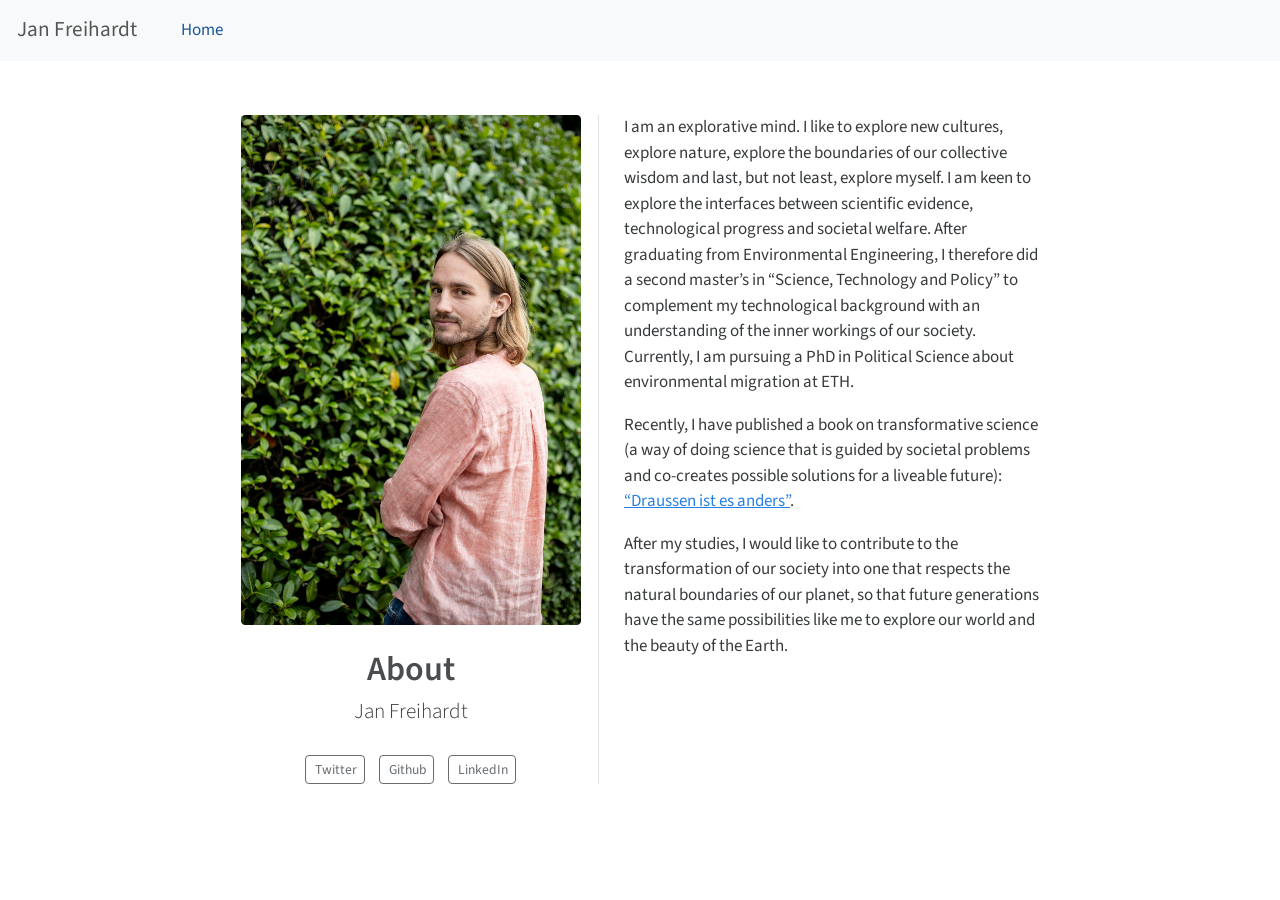
==== docs/index.html @ 5a77cbae "update about page" ====
<!DOCTYPE html>
<html xmlns="http://www.w3.org/1999/xhtml" lang="en" xml:lang="en"><head>

<meta charset="utf-8">
<meta name="generator" content="quarto-1.3.450">

<meta name="viewport" content="width=device-width, initial-scale=1.0, user-scalable=yes">


<title>Jan Freihardt - About</title>
<style>
code{white-space: pre-wrap;}
span.smallcaps{font-variant: small-caps;}
div.columns{display: flex; gap: min(4vw, 1.5em);}
div.column{flex: auto; overflow-x: auto;}
div.hanging-indent{margin-left: 1.5em; text-indent: -1.5em;}
ul.task-list{list-style: none;}
ul.task-list li input[type="checkbox"] {
  width: 0.8em;
  margin: 0 0.8em 0.2em -1em; /* quarto-specific, see https://github.com/quarto-dev/quarto-cli/issues/4556 */ 
  vertical-align: middle;
}
</style>


<script src="site_libs/quarto-nav/quarto-nav.js"></script>
<script src="site_libs/quarto-nav/headroom.min.js"></script>
<script src="site_libs/clipboard/clipboard.min.js"></script>
<script src="site_libs/quarto-search/autocomplete.umd.js"></script>
<script src="site_libs/quarto-search/fuse.min.js"></script>
<script src="site_libs/quarto-search/quarto-search.js"></script>
<meta name="quarto:offset" content="./">
<script src="site_libs/quarto-html/quarto.js"></script>
<script src="site_libs/quarto-html/popper.min.js"></script>
<script src="site_libs/quarto-html/tippy.umd.min.js"></script>
<link href="site_libs/quarto-html/tippy.css" rel="stylesheet">
<link href="site_libs/quarto-html/quarto-syntax-highlighting.css" rel="stylesheet" id="quarto-text-highlighting-styles">
<script src="site_libs/bootstrap/bootstrap.min.js"></script>
<link href="site_libs/bootstrap/bootstrap-icons.css" rel="stylesheet">
<link href="site_libs/bootstrap/bootstrap.min.css" rel="stylesheet" id="quarto-bootstrap" data-mode="light">
<script id="quarto-search-options" type="application/json">{
  "location": "navbar",
  "copy-button": false,
  "collapse-after": 3,
  "panel-placement": "end",
  "type": "overlay",
  "limit": 20,
  "language": {
    "search-no-results-text": "No results",
    "search-matching-documents-text": "matching documents",
    "search-copy-link-title": "Copy link to search",
    "search-hide-matches-text": "Hide additional matches",
    "search-more-match-text": "more match in this document",
    "search-more-matches-text": "more matches in this document",
    "search-clear-button-title": "Clear",
    "search-detached-cancel-button-title": "Cancel",
    "search-submit-button-title": "Submit",
    "search-label": "Search"
  }
}</script>


<link rel="stylesheet" href="styles.css">
</head>

<body class="nav-fixed fullcontent">

<div id="quarto-search-results"></div>
  <header id="quarto-header" class="headroom fixed-top">
    <nav class="navbar navbar-expand-lg navbar-dark ">
      <div class="navbar-container container-fluid">
      <div class="navbar-brand-container">
    <a class="navbar-brand" href="./index.html">
    <span class="navbar-title">Jan Freihardt</span>
    </a>
  </div>
            <div id="quarto-search" class="" title="Search"></div>
          <button class="navbar-toggler" type="button" data-bs-toggle="collapse" data-bs-target="#navbarCollapse" aria-controls="navbarCollapse" aria-expanded="false" aria-label="Toggle navigation" onclick="if (window.quartoToggleHeadroom) { window.quartoToggleHeadroom(); }">
  <span class="navbar-toggler-icon"></span>
</button>
          <div class="collapse navbar-collapse" id="navbarCollapse">
            <ul class="navbar-nav navbar-nav-scroll me-auto">
  <li class="nav-item">
    <a class="nav-link active" href="./index.html" rel="" target="" aria-current="page">
 <span class="menu-text">Home</span></a>
  </li>  
</ul>
            <div class="quarto-navbar-tools ms-auto">
</div>
          </div> <!-- /navcollapse -->
      </div> <!-- /container-fluid -->
    </nav>
</header>
<!-- content -->
<div id="quarto-content" class="quarto-container page-columns page-rows-contents page-layout-article page-navbar">
<!-- sidebar -->
<!-- margin-sidebar -->
    
<!-- main -->
<div class="quarto-about-trestles">
  <div class="about-entity">
    <img src="image_jan.jpg" class="about-image
  rounded " style="width: 20em;">
<header id="title-block-header" class="quarto-title-block default">
<div class="quarto-title">
<h1 class="title">About</h1>
<p class="subtitle lead">Jan Freihardt</p>
</div>
<div class="quarto-title-meta">
  </div>
</header>
    <div class="about-links">
  <a href="https://twitter.com/a_free_heart" class="about-link" rel="" target="">
    <i class="bi bi-twitter"></i>
     <span class="about-link-text">Twitter</span>
  </a>
  <a href="https://github.com/janfreihardt" class="about-link" rel="" target="">
    <i class="bi bi-github"></i>
     <span class="about-link-text">Github</span>
  </a>
  <a href="https://www.linkedin.com/in/jan-freihardt-349040156/" class="about-link" rel="" target="">
    <i class="bi bi-linkedin"></i>
     <span class="about-link-text">LinkedIn</span>
  </a>
</div>
  </div>
  <div class="about-contents"><main class="content" id="quarto-document-content">
<p>I am an explorative mind. I like to explore new cultures, explore nature, explore the boundaries of our collective wisdom and last, but not least, explore myself. I am keen to explore the interfaces between scientific evidence, technological progress and societal welfare. After graduating from Environmental Engineering, I therefore did a second master’s in “Science, Technology and Policy” to complement my technological background with an understanding of the inner workings of our society. Currently, I am pursuing a PhD in Political Science about environmental migration at ETH.</p>
<p>Recently, I have published a book on transformative science (a way of doing science that is guided by societal problems and co-creates possible solutions for a liveable future): <a href="https://www.wissenschafftzukuenfte.de/buch/">“Draussen ist es anders”</a>.</p>
<p>After my studies, I would like to contribute to the transformation of our society into one that respects the natural boundaries of our planet, so that future generations have the same possibilities like me to explore our world and the beauty of the Earth.</p>


</main></div>
</div>
 <!-- /main -->
<script id="quarto-html-after-body" type="application/javascript">
window.document.addEventListener("DOMContentLoaded", function (event) {
  const toggleBodyColorMode = (bsSheetEl) => {
    const mode = bsSheetEl.getAttribute("data-mode");
    const bodyEl = window.document.querySelector("body");
    if (mode === "dark") {
      bodyEl.classList.add("quarto-dark");
      bodyEl.classList.remove("quarto-light");
    } else {
      bodyEl.classList.add("quarto-light");
      bodyEl.classList.remove("quarto-dark");
    }
  }
  const toggleBodyColorPrimary = () => {
    const bsSheetEl = window.document.querySelector("link#quarto-bootstrap");
    if (bsSheetEl) {
      toggleBodyColorMode(bsSheetEl);
    }
  }
  toggleBodyColorPrimary();  
  const isCodeAnnotation = (el) => {
    for (const clz of el.classList) {
      if (clz.startsWith('code-annotation-')) {                     
        return true;
      }
    }
    return false;
  }
  const clipboard = new window.ClipboardJS('.code-copy-button', {
    text: function(trigger) {
      const codeEl = trigger.previousElementSibling.cloneNode(true);
      for (const childEl of codeEl.children) {
        if (isCodeAnnotation(childEl)) {
          childEl.remove();
        }
      }
      return codeEl.innerText;
    }
  });
  clipboard.on('success', function(e) {
    // button target
    const button = e.trigger;
    // don't keep focus
    button.blur();
    // flash "checked"
    button.classList.add('code-copy-button-checked');
    var currentTitle = button.getAttribute("title");
    button.setAttribute("title", "Copied!");
    let tooltip;
    if (window.bootstrap) {
      button.setAttribute("data-bs-toggle", "tooltip");
      button.setAttribute("data-bs-placement", "left");
      button.setAttribute("data-bs-title", "Copied!");
      tooltip = new bootstrap.Tooltip(button, 
        { trigger: "manual", 
          customClass: "code-copy-button-tooltip",
          offset: [0, -8]});
      tooltip.show();    
    }
    setTimeout(function() {
      if (tooltip) {
        tooltip.hide();
        button.removeAttribute("data-bs-title");
        button.removeAttribute("data-bs-toggle");
        button.removeAttribute("data-bs-placement");
      }
      button.setAttribute("title", currentTitle);
      button.classList.remove('code-copy-button-checked');
    }, 1000);
    // clear code selection
    e.clearSelection();
  });
  function tippyHover(el, contentFn) {
    const config = {
      allowHTML: true,
      content: contentFn,
      maxWidth: 500,
      delay: 100,
      arrow: false,
      appendTo: function(el) {
          return el.parentElement;
      },
      interactive: true,
      interactiveBorder: 10,
      theme: 'quarto',
      placement: 'bottom-start'
    };
    window.tippy(el, config); 
  }
  const noterefs = window.document.querySelectorAll('a[role="doc-noteref"]');
  for (var i=0; i<noterefs.length; i++) {
    const ref = noterefs[i];
    tippyHover(ref, function() {
      // use id or data attribute instead here
      let href = ref.getAttribute('data-footnote-href') || ref.getAttribute('href');
      try { href = new URL(href).hash; } catch {}
      const id = href.replace(/^#\/?/, "");
      const note = window.document.getElementById(id);
      return note.innerHTML;
    });
  }
      let selectedAnnoteEl;
      const selectorForAnnotation = ( cell, annotation) => {
        let cellAttr = 'data-code-cell="' + cell + '"';
        let lineAttr = 'data-code-annotation="' +  annotation + '"';
        const selector = 'span[' + cellAttr + '][' + lineAttr + ']';
        return selector;
      }
      const selectCodeLines = (annoteEl) => {
        const doc = window.document;
        const targetCell = annoteEl.getAttribute("data-target-cell");
        const targetAnnotation = annoteEl.getAttribute("data-target-annotation");
        const annoteSpan = window.document.querySelector(selectorForAnnotation(targetCell, targetAnnotation));
        const lines = annoteSpan.getAttribute("data-code-lines").split(",");
        const lineIds = lines.map((line) => {
          return targetCell + "-" + line;
        })
        let top = null;
        let height = null;
        let parent = null;
        if (lineIds.length > 0) {
            //compute the position of the single el (top and bottom and make a div)
            const el = window.document.getElementById(lineIds[0]);
            top = el.offsetTop;
            height = el.offsetHeight;
            parent = el.parentElement.parentElement;
          if (lineIds.length > 1) {
            const lastEl = window.document.getElementById(lineIds[lineIds.length - 1]);
            const bottom = lastEl.offsetTop + lastEl.offsetHeight;
            height = bottom - top;
          }
          if (top !== null && height !== null && parent !== null) {
            // cook up a div (if necessary) and position it 
            let div = window.document.getElementById("code-annotation-line-highlight");
            if (div === null) {
              div = window.document.createElement("div");
              div.setAttribute("id", "code-annotation-line-highlight");
              div.style.position = 'absolute';
              parent.appendChild(div);
            }
            div.style.top = top - 2 + "px";
            div.style.height = height + 4 + "px";
            let gutterDiv = window.document.getElementById("code-annotation-line-highlight-gutter");
            if (gutterDiv === null) {
              gutterDiv = window.document.createElement("div");
              gutterDiv.setAttribute("id", "code-annotation-line-highlight-gutter");
              gutterDiv.style.position = 'absolute';
              const codeCell = window.document.getElementById(targetCell);
              const gutter = codeCell.querySelector('.code-annotation-gutter');
              gutter.appendChild(gutterDiv);
            }
            gutterDiv.style.top = top - 2 + "px";
            gutterDiv.style.height = height + 4 + "px";
          }
          selectedAnnoteEl = annoteEl;
        }
      };
      const unselectCodeLines = () => {
        const elementsIds = ["code-annotation-line-highlight", "code-annotation-line-highlight-gutter"];
        elementsIds.forEach((elId) => {
          const div = window.document.getElementById(elId);
          if (div) {
            div.remove();
          }
        });
        selectedAnnoteEl = undefined;
      };
      // Attach click handler to the DT
      const annoteDls = window.document.querySelectorAll('dt[data-target-cell]');
      for (const annoteDlNode of annoteDls) {
        annoteDlNode.addEventListener('click', (event) => {
          const clickedEl = event.target;
          if (clickedEl !== selectedAnnoteEl) {
            unselectCodeLines();
            const activeEl = window.document.querySelector('dt[data-target-cell].code-annotation-active');
            if (activeEl) {
              activeEl.classList.remove('code-annotation-active');
            }
            selectCodeLines(clickedEl);
            clickedEl.classList.add('code-annotation-active');
          } else {
            // Unselect the line
            unselectCodeLines();
            clickedEl.classList.remove('code-annotation-active');
          }
        });
      }
  const findCites = (el) => {
    const parentEl = el.parentElement;
    if (parentEl) {
      const cites = parentEl.dataset.cites;
      if (cites) {
        return {
          el,
          cites: cites.split(' ')
        };
      } else {
        return findCites(el.parentElement)
      }
    } else {
      return undefined;
    }
  };
  var bibliorefs = window.document.querySelectorAll('a[role="doc-biblioref"]');
  for (var i=0; i<bibliorefs.length; i++) {
    const ref = bibliorefs[i];
    const citeInfo = findCites(ref);
    if (citeInfo) {
      tippyHover(citeInfo.el, function() {
        var popup = window.document.createElement('div');
        citeInfo.cites.forEach(function(cite) {
          var citeDiv = window.document.createElement('div');
          citeDiv.classList.add('hanging-indent');
          citeDiv.classList.add('csl-entry');
          var biblioDiv = window.document.getElementById('ref-' + cite);
          if (biblioDiv) {
            citeDiv.innerHTML = biblioDiv.innerHTML;
          }
          popup.appendChild(citeDiv);
        });
        return popup.innerHTML;
      });
    }
  }
});
</script>
</div> <!-- /content -->



</body></html>
---- docs/site_libs/quarto-html/tippy.css ----
.tippy-box[data-animation=fade][data-state=hidden]{opacity:0}[data-tippy-root]{max-width:calc(100vw - 10px)}.tippy-box{position:relative;background-color:#333;color:#fff;border-radius:4px;font-size:14px;line-height:1.4;white-space:normal;outline:0;transition-property:transform,visibility,opacity}.tippy-box[data-placement^=top]>.tippy-arrow{bottom:0}.tippy-box[data-placement^=top]>.tippy-arrow:before{bottom:-7px;left:0;border-width:8px 8px 0;border-top-color:initial;transform-origin:center top}.tippy-box[data-placement^=bottom]>.tippy-arrow{top:0}.tippy-box[data-placement^=bottom]>.tippy-arrow:before{top:-7px;left:0;border-width:0 8px 8px;border-bottom-color:initial;transform-origin:center bottom}.tippy-box[data-placement^=left]>.tippy-arrow{right:0}.tippy-box[data-placement^=left]>.tippy-arrow:before{border-width:8px 0 8px 8px;border-left-color:initial;right:-7px;transform-origin:center left}.tippy-box[data-placement^=right]>.tippy-arrow{left:0}.tippy-box[data-placement^=right]>.tippy-arrow:before{left:-7px;border-width:8px 8px 8px 0;border-right-color:initial;transform-origin:center right}.tippy-box[data-inertia][data-state=visible]{transition-timing-function:cubic-bezier(.54,1.5,.38,1.11)}.tippy-arrow{width:16px;height:16px;color:#333}.tippy-arrow:before{content:"";position:absolute;border-color:transparent;border-style:solid}.tippy-content{position:relative;padding:5px 9px;z-index:1}
---- docs/site_libs/quarto-html/quarto-syntax-highlighting.css ----
/* quarto syntax highlight colors */
:root {
  --quarto-hl-ot-color: #003B4F;
  --quarto-hl-at-color: #657422;
  --quarto-hl-ss-color: #20794D;
  --quarto-hl-an-color: #5E5E5E;
  --quarto-hl-fu-color: #4758AB;
  --quarto-hl-st-color: #20794D;
  --quarto-hl-cf-color: #003B4F;
  --quarto-hl-op-color: #5E5E5E;
  --quarto-hl-er-color: #AD0000;
  --quarto-hl-bn-color: #AD0000;
  --quarto-hl-al-color: #AD0000;
  --quarto-hl-va-color: #111111;
  --quarto-hl-bu-color: inherit;
  --quarto-hl-ex-color: inherit;
  --quarto-hl-pp-color: #AD0000;
  --quarto-hl-in-color: #5E5E5E;
  --quarto-hl-vs-color: #20794D;
  --quarto-hl-wa-color: #5E5E5E;
  --quarto-hl-do-color: #5E5E5E;
  --quarto-hl-im-color: #00769E;
  --quarto-hl-ch-color: #20794D;
  --quarto-hl-dt-color: #AD0000;
  --quarto-hl-fl-color: #AD0000;
  --quarto-hl-co-color: #5E5E5E;
  --quarto-hl-cv-color: #5E5E5E;
  --quarto-hl-cn-color: #8f5902;
  --quarto-hl-sc-color: #5E5E5E;
  --quarto-hl-dv-color: #AD0000;
  --quarto-hl-kw-color: #003B4F;
}

/* other quarto variables */
:root {
  --quarto-font-monospace: SFMono-Regular, Menlo, Monaco, Consolas, "Liberation Mono", "Courier New", monospace;
}

pre > code.sourceCode > span {
  color: #003B4F;
}

code span {
  color: #003B4F;
}

code.sourceCode > span {
  color: #003B4F;
}

div.sourceCode,
div.sourceCode pre.sourceCode {
  color: #003B4F;
}

code span.ot {
  color: #003B4F;
  font-style: inherit;
}

code span.at {
  color: #657422;
  font-style: inherit;
}

code span.ss {
  color: #20794D;
  font-style: inherit;
}

code span.an {
  color: #5E5E5E;
  font-style: inherit;
}

code span.fu {
  color: #4758AB;
  font-style: inherit;
}

code span.st {
  color: #20794D;
  font-style: inherit;
}

code span.cf {
  color: #003B4F;
  font-style: inherit;
}

code span.op {
  color: #5E5E5E;
  font-style: inherit;
}

code span.er {
  color: #AD0000;
  font-style: inherit;
}

code span.bn {
  color: #AD0000;
  font-style: inherit;
}

code span.al {
  color: #AD0000;
  font-style: inherit;
}

code span.va {
  color: #111111;
  font-style: inherit;
}

code span.bu {
  font-style: inherit;
}

code span.ex {
  font-style: inherit;
}

code span.pp {
  color: #AD0000;
  font-style: inherit;
}

code span.in {
  color: #5E5E5E;
  font-style: inherit;
}

code span.vs {
  color: #20794D;
  font-style: inherit;
}

code span.wa {
  color: #5E5E5E;
  font-style: italic;
}

code span.do {
  color: #5E5E5E;
  font-style: italic;
}

code span.im {
  color: #00769E;
  font-style: inherit;
}

code span.ch {
  color: #20794D;
  font-style: inherit;
}

code span.dt {
  color: #AD0000;
  font-style: inherit;
}

code span.fl {
  color: #AD0000;
  font-style: inherit;
}

code span.co {
  color: #5E5E5E;
  font-style: inherit;
}

code span.cv {
  color: #5E5E5E;
  font-style: italic;
}

code span.cn {
  color: #8f5902;
  font-style: inherit;
}

code span.sc {
  color: #5E5E5E;
  font-style: inherit;
}

code span.dv {
  color: #AD0000;
  font-style: inherit;
}

code span.kw {
  color: #003B4F;
  font-style: inherit;
}

.prevent-inlining {
  content: "</";
}

/*# sourceMappingURL=debc5d5d77c3f9108843748ff7464032.css.map */
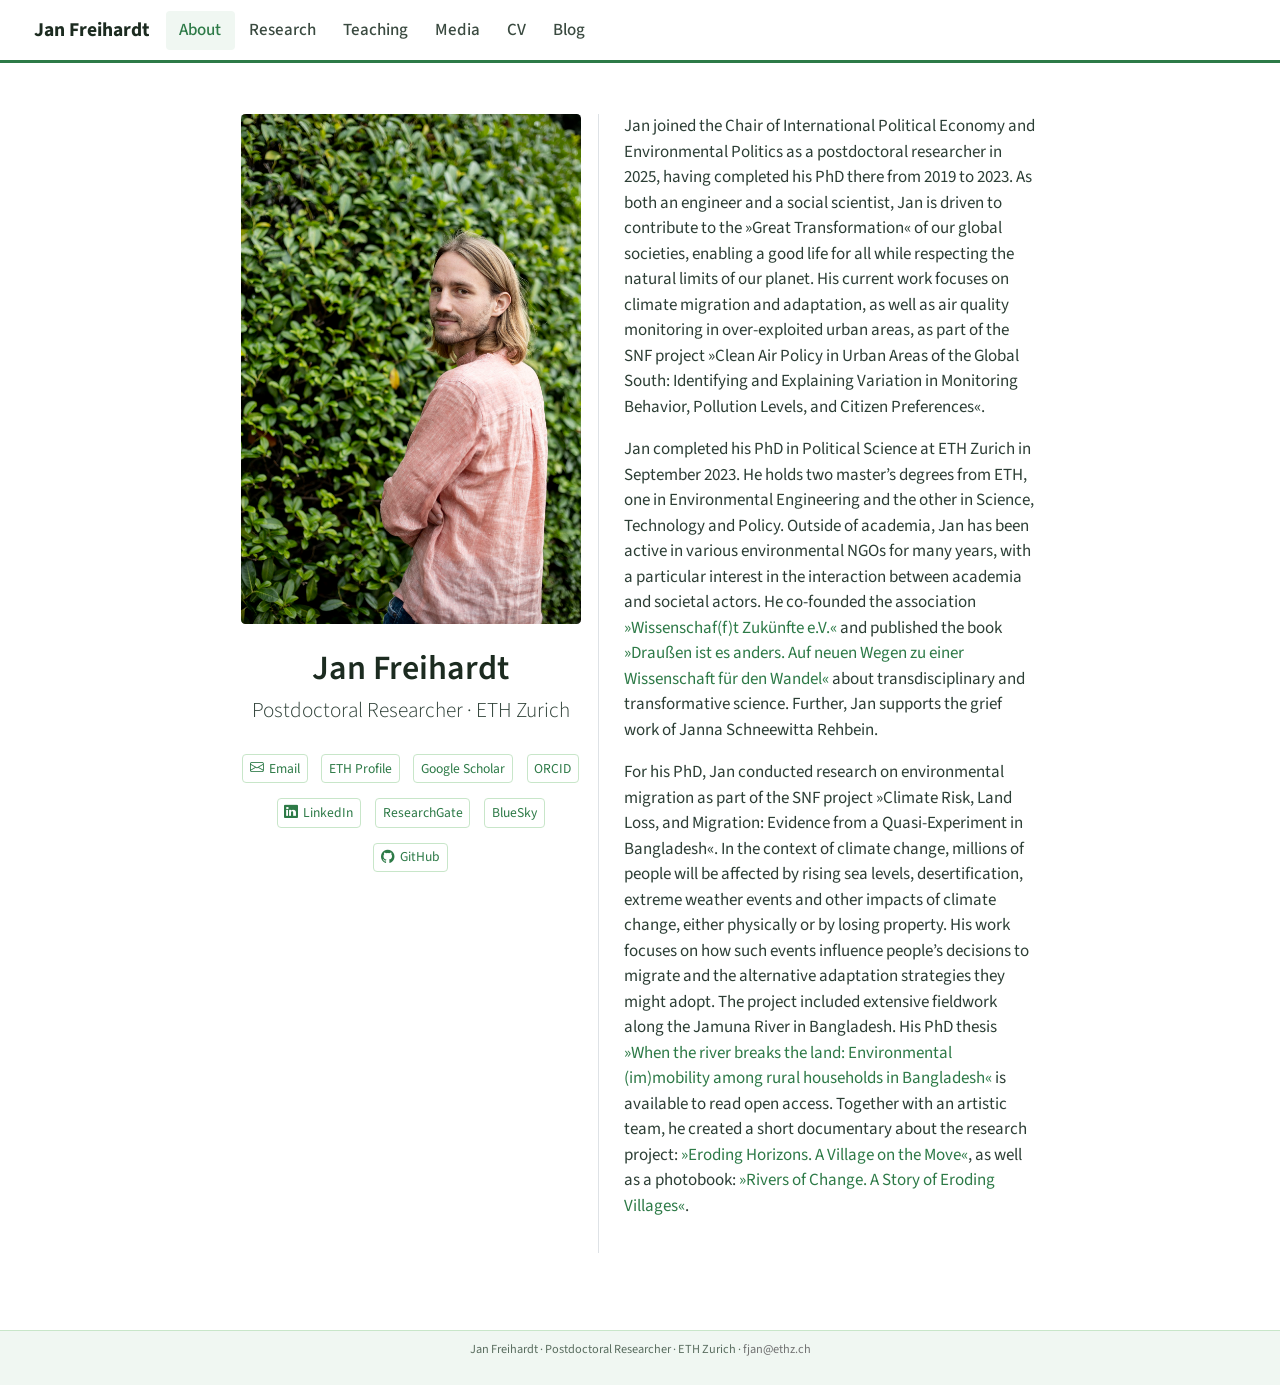
==== commit d1ba2b80: "Render site and update Blog link to external URL Co-Authored-By: Claude Sonnet 4.6 <noreply@anthropi" ====
--- a/docs/index.html
+++ b/docs/index.html
@@ -2,12 +2,12 @@
 <html xmlns="http://www.w3.org/1999/xhtml" lang="en" xml:lang="en"><head>
 
 <meta charset="utf-8">
-<meta name="generator" content="quarto-1.3.450">
+<meta name="generator" content="quarto-1.8.25">
 
 <meta name="viewport" content="width=device-width, initial-scale=1.0, user-scalable=yes">
 
 
-<title>Jan Freihardt - About</title>
+<title>Jan Freihardt</title>
 <style>
 code{white-space: pre-wrap;}
 span.smallcaps{font-variant: small-caps;}
@@ -30,21 +30,29 @@
 <script src="site_libs/quarto-search/fuse.min.js"></script>
 <script src="site_libs/quarto-search/quarto-search.js"></script>
 <meta name="quarto:offset" content="./">
-<script src="site_libs/quarto-html/quarto.js"></script>
+<script src="site_libs/quarto-html/quarto.js" type="module"></script>
+<script src="site_libs/quarto-html/tabsets/tabsets.js" type="module"></script>
+<script src="site_libs/quarto-html/axe/axe-check.js" type="module"></script>
 <script src="site_libs/quarto-html/popper.min.js"></script>
 <script src="site_libs/quarto-html/tippy.umd.min.js"></script>
 <link href="site_libs/quarto-html/tippy.css" rel="stylesheet">
-<link href="site_libs/quarto-html/quarto-syntax-highlighting.css" rel="stylesheet" id="quarto-text-highlighting-styles">
+<link href="site_libs/quarto-html/quarto-syntax-highlighting-7b89279ff1a6dce999919e0e67d4d9ec.css" rel="stylesheet" id="quarto-text-highlighting-styles">
 <script src="site_libs/bootstrap/bootstrap.min.js"></script>
 <link href="site_libs/bootstrap/bootstrap-icons.css" rel="stylesheet">
-<link href="site_libs/bootstrap/bootstrap.min.css" rel="stylesheet" id="quarto-bootstrap" data-mode="light">
+<link href="site_libs/bootstrap/bootstrap-f4d57fda717b58917cdf7b65ed0f2374.min.css" rel="stylesheet" append-hash="true" id="quarto-bootstrap" data-mode="light">
 <script id="quarto-search-options" type="application/json">{
   "location": "navbar",
   "copy-button": false,
   "collapse-after": 3,
   "panel-placement": "end",
   "type": "overlay",
-  "limit": 20,
+  "limit": 50,
+  "keyboard-shortcut": [
+    "f",
+    "/",
+    "s"
+  ],
+  "show-item-context": false,
   "language": {
     "search-no-results-text": "No results",
     "search-matching-documents-text": "matching documents",
@@ -53,6 +61,7 @@
     "search-more-match-text": "more match in this document",
     "search-more-matches-text": "more matches in this document",
     "search-clear-button-title": "Clear",
+    "search-text-placeholder": "",
     "search-detached-cancel-button-title": "Cancel",
     "search-submit-button-title": "Submit",
     "search-label": "Search"
@@ -63,31 +72,53 @@
 <link rel="stylesheet" href="styles.css">
 </head>
 
-<body class="nav-fixed fullcontent">
+<body class="nav-fixed fullcontent quarto-light">
 
 <div id="quarto-search-results"></div>
   <header id="quarto-header" class="headroom fixed-top">
-    <nav class="navbar navbar-expand-lg navbar-dark ">
+    <nav class="navbar navbar-expand-lg " data-bs-theme="dark">
       <div class="navbar-container container-fluid">
-      <div class="navbar-brand-container">
+      <div class="navbar-brand-container mx-auto">
+    <a href="./index.html" class="navbar-brand navbar-brand-logo">
+    </a>
     <a class="navbar-brand" href="./index.html">
     <span class="navbar-title">Jan Freihardt</span>
     </a>
   </div>
             <div id="quarto-search" class="" title="Search"></div>
-          <button class="navbar-toggler" type="button" data-bs-toggle="collapse" data-bs-target="#navbarCollapse" aria-controls="navbarCollapse" aria-expanded="false" aria-label="Toggle navigation" onclick="if (window.quartoToggleHeadroom) { window.quartoToggleHeadroom(); }">
+          <button class="navbar-toggler" type="button" data-bs-toggle="collapse" data-bs-target="#navbarCollapse" aria-controls="navbarCollapse" role="menu" aria-expanded="false" aria-label="Toggle navigation" onclick="if (window.quartoToggleHeadroom) { window.quartoToggleHeadroom(); }">
   <span class="navbar-toggler-icon"></span>
 </button>
           <div class="collapse navbar-collapse" id="navbarCollapse">
             <ul class="navbar-nav navbar-nav-scroll me-auto">
   <li class="nav-item">
-    <a class="nav-link active" href="./index.html" rel="" target="" aria-current="page">
- <span class="menu-text">Home</span></a>
+    <a class="nav-link active" href="./index.html" aria-current="page"> 
+<span class="menu-text">About</span></a>
+  </li>  
+  <li class="nav-item">
+    <a class="nav-link" href="./research.html"> 
+<span class="menu-text">Research</span></a>
+  </li>  
+  <li class="nav-item">
+    <a class="nav-link" href="./teaching.html"> 
+<span class="menu-text">Teaching</span></a>
+  </li>  
+  <li class="nav-item">
+    <a class="nav-link" href="./media.html"> 
+<span class="menu-text">Media</span></a>
+  </li>  
+  <li class="nav-item">
+    <a class="nav-link" href="./cv.html"> 
+<span class="menu-text">CV</span></a>
+  </li>  
+  <li class="nav-item">
+    <a class="nav-link" href="https://notspicynotsexy.com/" target="_blank"> 
+<span class="menu-text">Blog</span></a>
   </li>  
 </ul>
-            <div class="quarto-navbar-tools ms-auto">
+          </div> <!-- /navcollapse -->
+            <div class="quarto-navbar-tools">
 </div>
-          </div> <!-- /navcollapse -->
       </div> <!-- /container-fluid -->
     </nav>
 </header>
@@ -103,67 +134,97 @@
   rounded " style="width: 20em;">
 <header id="title-block-header" class="quarto-title-block default">
 <div class="quarto-title">
-<h1 class="title">About</h1>
-<p class="subtitle lead">Jan Freihardt</p>
+<h1 class="title">Jan Freihardt</h1>
+<p class="subtitle lead">Postdoctoral Researcher · ETH Zurich</p>
 </div>
 <div class="quarto-title-meta">
   </div>
 </header>
     <div class="about-links">
-  <a href="https://twitter.com/a_free_heart" class="about-link" rel="" target="">
-    <i class="bi bi-twitter"></i>
-     <span class="about-link-text">Twitter</span>
-  </a>
-  <a href="https://github.com/janfreihardt" class="about-link" rel="" target="">
-    <i class="bi bi-github"></i>
-     <span class="about-link-text">Github</span>
+  <a href="mailto:fjan@ethz.ch" class="about-link" rel="" target="">
+    <i class="bi bi-envelope"></i>
+     <span class="about-link-text">Email</span>
+  </a>
+  <a href="https://ib.ethz.ch/about-us/people/jan-freihardt.html" class="about-link" rel="" target="">
+     <span class="about-link-text">ETH Profile</span>
+  </a>
+  <a href="https://scholar.google.ch/citations?user=QTLHSCcAAAAJ&amp;hl=en&amp;oi=ao" class="about-link" rel="" target="">
+     <span class="about-link-text">Google Scholar</span>
+  </a>
+  <a href="https://orcid.org/0000-0003-2096-0335" class="about-link" rel="" target="">
+     <span class="about-link-text">ORCID</span>
   </a>
   <a href="https://www.linkedin.com/in/jan-freihardt-349040156/" class="about-link" rel="" target="">
     <i class="bi bi-linkedin"></i>
      <span class="about-link-text">LinkedIn</span>
   </a>
+  <a href="https://www.researchgate.net/profile/Jan-Freihardt" class="about-link" rel="" target="">
+     <span class="about-link-text">ResearchGate</span>
+  </a>
+  <a href="https://bsky.app/profile/the-free-heart.bsky.social" class="about-link" rel="" target="">
+     <span class="about-link-text">BlueSky</span>
+  </a>
+  <a href="https://github.com/janfreihardt" class="about-link" rel="" target="">
+    <i class="bi bi-github"></i>
+     <span class="about-link-text">GitHub</span>
+  </a>
 </div>
   </div>
   <div class="about-contents"><main class="content" id="quarto-document-content">
-<p>I am an explorative mind. I like to explore new cultures, explore nature, explore the boundaries of our collective wisdom and last, but not least, explore myself. I am keen to explore the interfaces between scientific evidence, technological progress and societal welfare. After graduating from Environmental Engineering, I therefore did a second master’s in “Science, Technology and Policy” to complement my technological background with an understanding of the inner workings of our society. Currently, I am pursuing a PhD in Political Science about environmental migration at ETH.</p>
-<p>Recently, I have published a book on transformative science (a way of doing science that is guided by societal problems and co-creates possible solutions for a liveable future): <a href="https://www.wissenschafftzukuenfte.de/buch/">“Draussen ist es anders”</a>.</p>
-<p>After my studies, I would like to contribute to the transformation of our society into one that respects the natural boundaries of our planet, so that future generations have the same possibilities like me to explore our world and the beauty of the Earth.</p>
+<p>Jan joined the Chair of International Political Economy and Environmental Politics as a postdoctoral researcher in 2025, having completed his PhD there from 2019 to 2023. As both an engineer and a social scientist, Jan is driven to contribute to the »Great Transformation« of our global societies, enabling a good life for all while respecting the natural limits of our planet. His current work focuses on climate migration and adaptation, as well as air quality monitoring in over-exploited urban areas, as part of the SNF project »Clean Air Policy in Urban Areas of the Global South: Identifying and Explaining Variation in Monitoring Behavior, Pollution Levels, and Citizen Preferences«.</p>
+<p>Jan completed his PhD in Political Science at ETH Zurich in September 2023. He holds two master’s degrees from ETH, one in Environmental Engineering and the other in Science, Technology and Policy. Outside of academia, Jan has been active in various environmental NGOs for many years, with a particular interest in the interaction between academia and societal actors. He co-founded the association <a href="https://www.wissenschafftzukuenfte.de/">»Wissenschaf(f)t Zukünfte e.V.«</a> and published the book <a href="https://doi.org/10.14512/9783962388355">»Draußen ist es anders. Auf neuen Wegen zu einer Wissenschaft für den Wandel«</a> about transdisciplinary and transformative science. Further, Jan supports the grief work of Janna Schneewitta Rehbein.</p>
+<p>For his PhD, Jan conducted research on environmental migration as part of the SNF project »Climate Risk, Land Loss, and Migration: Evidence from a Quasi-Experiment in Bangladesh«. In the context of climate change, millions of people will be affected by rising sea levels, desertification, extreme weather events and other impacts of climate change, either physically or by losing property. His work focuses on how such events influence people’s decisions to migrate and the alternative adaptation strategies they might adopt. The project included extensive fieldwork along the Jamuna River in Bangladesh. His PhD thesis <a href="https://doi.org/10.3929/ethz-b-000646402">»When the river breaks the land: Environmental (im)mobility among rural households in Bangladesh«</a> is available to read open access. Together with an artistic team, he created a short documentary about the research project: <a href="https://www.youtube.com/watch?v=d44LCujw6pk">»Eroding Horizons. A Village on the Move«</a>, as well as a photobook: <a href="https://doi.org/10.3218/4189-7">»Rivers of Change. A Story of Eroding Villages«</a>.</p>
 
 
 </main></div>
 </div>
  <!-- /main -->
 <script id="quarto-html-after-body" type="application/javascript">
-window.document.addEventListener("DOMContentLoaded", function (event) {
-  const toggleBodyColorMode = (bsSheetEl) => {
-    const mode = bsSheetEl.getAttribute("data-mode");
-    const bodyEl = window.document.querySelector("body");
-    if (mode === "dark") {
-      bodyEl.classList.add("quarto-dark");
-      bodyEl.classList.remove("quarto-light");
-    } else {
-      bodyEl.classList.add("quarto-light");
-      bodyEl.classList.remove("quarto-dark");
-    }
-  }
-  const toggleBodyColorPrimary = () => {
-    const bsSheetEl = window.document.querySelector("link#quarto-bootstrap");
-    if (bsSheetEl) {
-      toggleBodyColorMode(bsSheetEl);
-    }
-  }
-  toggleBodyColorPrimary();  
-  const isCodeAnnotation = (el) => {
-    for (const clz of el.classList) {
-      if (clz.startsWith('code-annotation-')) {                     
-        return true;
-      }
-    }
-    return false;
-  }
-  const clipboard = new window.ClipboardJS('.code-copy-button', {
-    text: function(trigger) {
-      const codeEl = trigger.previousElementSibling.cloneNode(true);
+  window.document.addEventListener("DOMContentLoaded", function (event) {
+    const isCodeAnnotation = (el) => {
+      for (const clz of el.classList) {
+        if (clz.startsWith('code-annotation-')) {                     
+          return true;
+        }
+      }
+      return false;
+    }
+    const onCopySuccess = function(e) {
+      // button target
+      const button = e.trigger;
+      // don't keep focus
+      button.blur();
+      // flash "checked"
+      button.classList.add('code-copy-button-checked');
+      var currentTitle = button.getAttribute("title");
+      button.setAttribute("title", "Copied!");
+      let tooltip;
+      if (window.bootstrap) {
+        button.setAttribute("data-bs-toggle", "tooltip");
+        button.setAttribute("data-bs-placement", "left");
+        button.setAttribute("data-bs-title", "Copied!");
+        tooltip = new bootstrap.Tooltip(button, 
+          { trigger: "manual", 
+            customClass: "code-copy-button-tooltip",
+            offset: [0, -8]});
+        tooltip.show();    
+      }
+      setTimeout(function() {
+        if (tooltip) {
+          tooltip.hide();
+          button.removeAttribute("data-bs-title");
+          button.removeAttribute("data-bs-toggle");
+          button.removeAttribute("data-bs-placement");
+        }
+        button.setAttribute("title", currentTitle);
+        button.classList.remove('code-copy-button-checked');
+      }, 1000);
+      // clear code selection
+      e.clearSelection();
+    }
+    const getTextToCopy = function(trigger) {
+      const outerScaffold = trigger.parentElement.cloneNode(true);
+      const codeEl = outerScaffold.querySelector('code');
       for (const childEl of codeEl.children) {
         if (isCodeAnnotation(childEl)) {
           childEl.remove();
@@ -171,195 +232,366 @@
       }
       return codeEl.innerText;
     }
+    const clipboard = new window.ClipboardJS('.code-copy-button:not([data-in-quarto-modal])', {
+      text: getTextToCopy
+    });
+    clipboard.on('success', onCopySuccess);
+    if (window.document.getElementById('quarto-embedded-source-code-modal')) {
+      const clipboardModal = new window.ClipboardJS('.code-copy-button[data-in-quarto-modal]', {
+        text: getTextToCopy,
+        container: window.document.getElementById('quarto-embedded-source-code-modal')
+      });
+      clipboardModal.on('success', onCopySuccess);
+    }
+      var localhostRegex = new RegExp(/^(?:http|https):\/\/localhost\:?[0-9]*\//);
+      var mailtoRegex = new RegExp(/^mailto:/);
+        var filterRegex = new RegExp("https:\/\/janfreihardt\.github\.io\/website\/");
+      var isInternal = (href) => {
+          return filterRegex.test(href) || localhostRegex.test(href) || mailtoRegex.test(href);
+      }
+      // Inspect non-navigation links and adorn them if external
+     var links = window.document.querySelectorAll('a[href]:not(.nav-link):not(.navbar-brand):not(.toc-action):not(.sidebar-link):not(.sidebar-item-toggle):not(.pagination-link):not(.no-external):not([aria-hidden]):not(.dropdown-item):not(.quarto-navigation-tool):not(.about-link)');
+      for (var i=0; i<links.length; i++) {
+        const link = links[i];
+        if (!isInternal(link.href)) {
+          // undo the damage that might have been done by quarto-nav.js in the case of
+          // links that we want to consider external
+          if (link.dataset.originalHref !== undefined) {
+            link.href = link.dataset.originalHref;
+          }
+            // target, if specified
+            link.setAttribute("target", "_blank");
+            if (link.getAttribute("rel") === null) {
+              link.setAttribute("rel", "noopener");
+            }
+        }
+      }
+    function tippyHover(el, contentFn, onTriggerFn, onUntriggerFn) {
+      const config = {
+        allowHTML: true,
+        maxWidth: 500,
+        delay: 100,
+        arrow: false,
+        appendTo: function(el) {
+            return el.parentElement;
+        },
+        interactive: true,
+        interactiveBorder: 10,
+        theme: 'quarto',
+        placement: 'bottom-start',
+      };
+      if (contentFn) {
+        config.content = contentFn;
+      }
+      if (onTriggerFn) {
+        config.onTrigger = onTriggerFn;
+      }
+      if (onUntriggerFn) {
+        config.onUntrigger = onUntriggerFn;
+      }
+      window.tippy(el, config); 
+    }
+    const noterefs = window.document.querySelectorAll('a[role="doc-noteref"]');
+    for (var i=0; i<noterefs.length; i++) {
+      const ref = noterefs[i];
+      tippyHover(ref, function() {
+        // use id or data attribute instead here
+        let href = ref.getAttribute('data-footnote-href') || ref.getAttribute('href');
+        try { href = new URL(href).hash; } catch {}
+        const id = href.replace(/^#\/?/, "");
+        const note = window.document.getElementById(id);
+        if (note) {
+          return note.innerHTML;
+        } else {
+          return "";
+        }
+      });
+    }
+    const xrefs = window.document.querySelectorAll('a.quarto-xref');
+    const processXRef = (id, note) => {
+      // Strip column container classes
+      const stripColumnClz = (el) => {
+        el.classList.remove("page-full", "page-columns");
+        if (el.children) {
+          for (const child of el.children) {
+            stripColumnClz(child);
+          }
+        }
+      }
+      stripColumnClz(note)
+      if (id === null || id.startsWith('sec-')) {
+        // Special case sections, only their first couple elements
+        const container = document.createElement("div");
+        if (note.children && note.children.length > 2) {
+          container.appendChild(note.children[0].cloneNode(true));
+          for (let i = 1; i < note.children.length; i++) {
+            const child = note.children[i];
+            if (child.tagName === "P" && child.innerText === "") {
+              continue;
+            } else {
+              container.appendChild(child.cloneNode(true));
+              break;
+            }
+          }
+          if (window.Quarto?.typesetMath) {
+            window.Quarto.typesetMath(container);
+          }
+          return container.innerHTML
+        } else {
+          if (window.Quarto?.typesetMath) {
+            window.Quarto.typesetMath(note);
+          }
+          return note.innerHTML;
+        }
+      } else {
+        // Remove any anchor links if they are present
+        const anchorLink = note.querySelector('a.anchorjs-link');
+        if (anchorLink) {
+          anchorLink.remove();
+        }
+        if (window.Quarto?.typesetMath) {
+          window.Quarto.typesetMath(note);
+        }
+        if (note.classList.contains("callout")) {
+          return note.outerHTML;
+        } else {
+          return note.innerHTML;
+        }
+      }
+    }
+    for (var i=0; i<xrefs.length; i++) {
+      const xref = xrefs[i];
+      tippyHover(xref, undefined, function(instance) {
+        instance.disable();
+        let url = xref.getAttribute('href');
+        let hash = undefined; 
+        if (url.startsWith('#')) {
+          hash = url;
+        } else {
+          try { hash = new URL(url).hash; } catch {}
+        }
+        if (hash) {
+          const id = hash.replace(/^#\/?/, "");
+          const note = window.document.getElementById(id);
+          if (note !== null) {
+            try {
+              const html = processXRef(id, note.cloneNode(true));
+              instance.setContent(html);
+            } finally {
+              instance.enable();
+              instance.show();
+            }
+          } else {
+            // See if we can fetch this
+            fetch(url.split('#')[0])
+            .then(res => res.text())
+            .then(html => {
+              const parser = new DOMParser();
+              const htmlDoc = parser.parseFromString(html, "text/html");
+              const note = htmlDoc.getElementById(id);
+              if (note !== null) {
+                const html = processXRef(id, note);
+                instance.setContent(html);
+              } 
+            }).finally(() => {
+              instance.enable();
+              instance.show();
+            });
+          }
+        } else {
+          // See if we can fetch a full url (with no hash to target)
+          // This is a special case and we should probably do some content thinning / targeting
+          fetch(url)
+          .then(res => res.text())
+          .then(html => {
+            const parser = new DOMParser();
+            const htmlDoc = parser.parseFromString(html, "text/html");
+            const note = htmlDoc.querySelector('main.content');
+            if (note !== null) {
+              // This should only happen for chapter cross references
+              // (since there is no id in the URL)
+              // remove the first header
+              if (note.children.length > 0 && note.children[0].tagName === "HEADER") {
+                note.children[0].remove();
+              }
+              const html = processXRef(null, note);
+              instance.setContent(html);
+            } 
+          }).finally(() => {
+            instance.enable();
+            instance.show();
+          });
+        }
+      }, function(instance) {
+      });
+    }
+        let selectedAnnoteEl;
+        const selectorForAnnotation = ( cell, annotation) => {
+          let cellAttr = 'data-code-cell="' + cell + '"';
+          let lineAttr = 'data-code-annotation="' +  annotation + '"';
+          const selector = 'span[' + cellAttr + '][' + lineAttr + ']';
+          return selector;
+        }
+        const selectCodeLines = (annoteEl) => {
+          const doc = window.document;
+          const targetCell = annoteEl.getAttribute("data-target-cell");
+          const targetAnnotation = annoteEl.getAttribute("data-target-annotation");
+          const annoteSpan = window.document.querySelector(selectorForAnnotation(targetCell, targetAnnotation));
+          const lines = annoteSpan.getAttribute("data-code-lines").split(",");
+          const lineIds = lines.map((line) => {
+            return targetCell + "-" + line;
+          })
+          let top = null;
+          let height = null;
+          let parent = null;
+          if (lineIds.length > 0) {
+              //compute the position of the single el (top and bottom and make a div)
+              const el = window.document.getElementById(lineIds[0]);
+              top = el.offsetTop;
+              height = el.offsetHeight;
+              parent = el.parentElement.parentElement;
+            if (lineIds.length > 1) {
+              const lastEl = window.document.getElementById(lineIds[lineIds.length - 1]);
+              const bottom = lastEl.offsetTop + lastEl.offsetHeight;
+              height = bottom - top;
+            }
+            if (top !== null && height !== null && parent !== null) {
+              // cook up a div (if necessary) and position it 
+              let div = window.document.getElementById("code-annotation-line-highlight");
+              if (div === null) {
+                div = window.document.createElement("div");
+                div.setAttribute("id", "code-annotation-line-highlight");
+                div.style.position = 'absolute';
+                parent.appendChild(div);
+              }
+              div.style.top = top - 2 + "px";
+              div.style.height = height + 4 + "px";
+              div.style.left = 0;
+              let gutterDiv = window.document.getElementById("code-annotation-line-highlight-gutter");
+              if (gutterDiv === null) {
+                gutterDiv = window.document.createElement("div");
+                gutterDiv.setAttribute("id", "code-annotation-line-highlight-gutter");
+                gutterDiv.style.position = 'absolute';
+                const codeCell = window.document.getElementById(targetCell);
+                const gutter = codeCell.querySelector('.code-annotation-gutter');
+                gutter.appendChild(gutterDiv);
+              }
+              gutterDiv.style.top = top - 2 + "px";
+              gutterDiv.style.height = height + 4 + "px";
+            }
+            selectedAnnoteEl = annoteEl;
+          }
+        };
+        const unselectCodeLines = () => {
+          const elementsIds = ["code-annotation-line-highlight", "code-annotation-line-highlight-gutter"];
+          elementsIds.forEach((elId) => {
+            const div = window.document.getElementById(elId);
+            if (div) {
+              div.remove();
+            }
+          });
+          selectedAnnoteEl = undefined;
+        };
+          // Handle positioning of the toggle
+      window.addEventListener(
+        "resize",
+        throttle(() => {
+          elRect = undefined;
+          if (selectedAnnoteEl) {
+            selectCodeLines(selectedAnnoteEl);
+          }
+        }, 10)
+      );
+      function throttle(fn, ms) {
+      let throttle = false;
+      let timer;
+        return (...args) => {
+          if(!throttle) { // first call gets through
+              fn.apply(this, args);
+              throttle = true;
+          } else { // all the others get throttled
+              if(timer) clearTimeout(timer); // cancel #2
+              timer = setTimeout(() => {
+                fn.apply(this, args);
+                timer = throttle = false;
+              }, ms);
+          }
+        };
+      }
+        // Attach click handler to the DT
+        const annoteDls = window.document.querySelectorAll('dt[data-target-cell]');
+        for (const annoteDlNode of annoteDls) {
+          annoteDlNode.addEventListener('click', (event) => {
+            const clickedEl = event.target;
+            if (clickedEl !== selectedAnnoteEl) {
+              unselectCodeLines();
+              const activeEl = window.document.querySelector('dt[data-target-cell].code-annotation-active');
+              if (activeEl) {
+                activeEl.classList.remove('code-annotation-active');
+              }
+              selectCodeLines(clickedEl);
+              clickedEl.classList.add('code-annotation-active');
+            } else {
+              // Unselect the line
+              unselectCodeLines();
+              clickedEl.classList.remove('code-annotation-active');
+            }
+          });
+        }
+    const findCites = (el) => {
+      const parentEl = el.parentElement;
+      if (parentEl) {
+        const cites = parentEl.dataset.cites;
+        if (cites) {
+          return {
+            el,
+            cites: cites.split(' ')
+          };
+        } else {
+          return findCites(el.parentElement)
+        }
+      } else {
+        return undefined;
+      }
+    };
+    var bibliorefs = window.document.querySelectorAll('a[role="doc-biblioref"]');
+    for (var i=0; i<bibliorefs.length; i++) {
+      const ref = bibliorefs[i];
+      const citeInfo = findCites(ref);
+      if (citeInfo) {
+        tippyHover(citeInfo.el, function() {
+          var popup = window.document.createElement('div');
+          citeInfo.cites.forEach(function(cite) {
+            var citeDiv = window.document.createElement('div');
+            citeDiv.classList.add('hanging-indent');
+            citeDiv.classList.add('csl-entry');
+            var biblioDiv = window.document.getElementById('ref-' + cite);
+            if (biblioDiv) {
+              citeDiv.innerHTML = biblioDiv.innerHTML;
+            }
+            popup.appendChild(citeDiv);
+          });
+          return popup.innerHTML;
+        });
+      }
+    }
   });
-  clipboard.on('success', function(e) {
-    // button target
-    const button = e.trigger;
-    // don't keep focus
-    button.blur();
-    // flash "checked"
-    button.classList.add('code-copy-button-checked');
-    var currentTitle = button.getAttribute("title");
-    button.setAttribute("title", "Copied!");
-    let tooltip;
-    if (window.bootstrap) {
-      button.setAttribute("data-bs-toggle", "tooltip");
-      button.setAttribute("data-bs-placement", "left");
-      button.setAttribute("data-bs-title", "Copied!");
-      tooltip = new bootstrap.Tooltip(button, 
-        { trigger: "manual", 
-          customClass: "code-copy-button-tooltip",
-          offset: [0, -8]});
-      tooltip.show();    
-    }
-    setTimeout(function() {
-      if (tooltip) {
-        tooltip.hide();
-        button.removeAttribute("data-bs-title");
-        button.removeAttribute("data-bs-toggle");
-        button.removeAttribute("data-bs-placement");
-      }
-      button.setAttribute("title", currentTitle);
-      button.classList.remove('code-copy-button-checked');
-    }, 1000);
-    // clear code selection
-    e.clearSelection();
-  });
-  function tippyHover(el, contentFn) {
-    const config = {
-      allowHTML: true,
-      content: contentFn,
-      maxWidth: 500,
-      delay: 100,
-      arrow: false,
-      appendTo: function(el) {
-          return el.parentElement;
-      },
-      interactive: true,
-      interactiveBorder: 10,
-      theme: 'quarto',
-      placement: 'bottom-start'
-    };
-    window.tippy(el, config); 
-  }
-  const noterefs = window.document.querySelectorAll('a[role="doc-noteref"]');
-  for (var i=0; i<noterefs.length; i++) {
-    const ref = noterefs[i];
-    tippyHover(ref, function() {
-      // use id or data attribute instead here
-      let href = ref.getAttribute('data-footnote-href') || ref.getAttribute('href');
-      try { href = new URL(href).hash; } catch {}
-      const id = href.replace(/^#\/?/, "");
-      const note = window.document.getElementById(id);
-      return note.innerHTML;
-    });
-  }
-      let selectedAnnoteEl;
-      const selectorForAnnotation = ( cell, annotation) => {
-        let cellAttr = 'data-code-cell="' + cell + '"';
-        let lineAttr = 'data-code-annotation="' +  annotation + '"';
-        const selector = 'span[' + cellAttr + '][' + lineAttr + ']';
-        return selector;
-      }
-      const selectCodeLines = (annoteEl) => {
-        const doc = window.document;
-        const targetCell = annoteEl.getAttribute("data-target-cell");
-        const targetAnnotation = annoteEl.getAttribute("data-target-annotation");
-        const annoteSpan = window.document.querySelector(selectorForAnnotation(targetCell, targetAnnotation));
-        const lines = annoteSpan.getAttribute("data-code-lines").split(",");
-        const lineIds = lines.map((line) => {
-          return targetCell + "-" + line;
-        })
-        let top = null;
-        let height = null;
-        let parent = null;
-        if (lineIds.length > 0) {
-            //compute the position of the single el (top and bottom and make a div)
-            const el = window.document.getElementById(lineIds[0]);
-            top = el.offsetTop;
-            height = el.offsetHeight;
-            parent = el.parentElement.parentElement;
-          if (lineIds.length > 1) {
-            const lastEl = window.document.getElementById(lineIds[lineIds.length - 1]);
-            const bottom = lastEl.offsetTop + lastEl.offsetHeight;
-            height = bottom - top;
-          }
-          if (top !== null && height !== null && parent !== null) {
-            // cook up a div (if necessary) and position it 
-            let div = window.document.getElementById("code-annotation-line-highlight");
-            if (div === null) {
-              div = window.document.createElement("div");
-              div.setAttribute("id", "code-annotation-line-highlight");
-              div.style.position = 'absolute';
-              parent.appendChild(div);
-            }
-            div.style.top = top - 2 + "px";
-            div.style.height = height + 4 + "px";
-            let gutterDiv = window.document.getElementById("code-annotation-line-highlight-gutter");
-            if (gutterDiv === null) {
-              gutterDiv = window.document.createElement("div");
-              gutterDiv.setAttribute("id", "code-annotation-line-highlight-gutter");
-              gutterDiv.style.position = 'absolute';
-              const codeCell = window.document.getElementById(targetCell);
-              const gutter = codeCell.querySelector('.code-annotation-gutter');
-              gutter.appendChild(gutterDiv);
-            }
-            gutterDiv.style.top = top - 2 + "px";
-            gutterDiv.style.height = height + 4 + "px";
-          }
-          selectedAnnoteEl = annoteEl;
-        }
-      };
-      const unselectCodeLines = () => {
-        const elementsIds = ["code-annotation-line-highlight", "code-annotation-line-highlight-gutter"];
-        elementsIds.forEach((elId) => {
-          const div = window.document.getElementById(elId);
-          if (div) {
-            div.remove();
-          }
-        });
-        selectedAnnoteEl = undefined;
-      };
-      // Attach click handler to the DT
-      const annoteDls = window.document.querySelectorAll('dt[data-target-cell]');
-      for (const annoteDlNode of annoteDls) {
-        annoteDlNode.addEventListener('click', (event) => {
-          const clickedEl = event.target;
-          if (clickedEl !== selectedAnnoteEl) {
-            unselectCodeLines();
-            const activeEl = window.document.querySelector('dt[data-target-cell].code-annotation-active');
-            if (activeEl) {
-              activeEl.classList.remove('code-annotation-active');
-            }
-            selectCodeLines(clickedEl);
-            clickedEl.classList.add('code-annotation-active');
-          } else {
-            // Unselect the line
-            unselectCodeLines();
-            clickedEl.classList.remove('code-annotation-active');
-          }
-        });
-      }
-  const findCites = (el) => {
-    const parentEl = el.parentElement;
-    if (parentEl) {
-      const cites = parentEl.dataset.cites;
-      if (cites) {
-        return {
-          el,
-          cites: cites.split(' ')
-        };
-      } else {
-        return findCites(el.parentElement)
-      }
-    } else {
-      return undefined;
-    }
-  };
-  var bibliorefs = window.document.querySelectorAll('a[role="doc-biblioref"]');
-  for (var i=0; i<bibliorefs.length; i++) {
-    const ref = bibliorefs[i];
-    const citeInfo = findCites(ref);
-    if (citeInfo) {
-      tippyHover(citeInfo.el, function() {
-        var popup = window.document.createElement('div');
-        citeInfo.cites.forEach(function(cite) {
-          var citeDiv = window.document.createElement('div');
-          citeDiv.classList.add('hanging-indent');
-          citeDiv.classList.add('csl-entry');
-          var biblioDiv = window.document.getElementById('ref-' + cite);
-          if (biblioDiv) {
-            citeDiv.innerHTML = biblioDiv.innerHTML;
-          }
-          popup.appendChild(citeDiv);
-        });
-        return popup.innerHTML;
-      });
-    }
-  }
-});
-</script>
+  </script>
 </div> <!-- /content -->
+<footer class="footer">
+  <div class="nav-footer">
+    <div class="nav-footer-left">
+      &nbsp;
+    </div>   
+    <div class="nav-footer-center">
+<p>Jan Freihardt · Postdoctoral Researcher · ETH Zurich · <a href="mailto:fjan@ethz.ch">fjan@ethz.ch</a></p>
+</div>
+    <div class="nav-footer-right">
+      &nbsp;
+    </div>
+  </div>
+</footer>
+
 
 
 
--- a/docs/site_libs/quarto-html/quarto-syntax-highlighting-7b89279ff1a6dce999919e0e67d4d9ec.css
+++ b/docs/site_libs/quarto-html/quarto-syntax-highlighting-7b89279ff1a6dce999919e0e67d4d9ec.css
@@ -0,0 +1,236 @@
+/* quarto syntax highlight colors */
+:root {
+  --quarto-hl-ot-color: #003B4F;
+  --quarto-hl-at-color: #657422;
+  --quarto-hl-ss-color: #20794D;
+  --quarto-hl-an-color: #5E5E5E;
+  --quarto-hl-fu-color: #4758AB;
+  --quarto-hl-st-color: #20794D;
+  --quarto-hl-cf-color: #003B4F;
+  --quarto-hl-op-color: #5E5E5E;
+  --quarto-hl-er-color: #AD0000;
+  --quarto-hl-bn-color: #AD0000;
+  --quarto-hl-al-color: #AD0000;
+  --quarto-hl-va-color: #111111;
+  --quarto-hl-bu-color: inherit;
+  --quarto-hl-ex-color: inherit;
+  --quarto-hl-pp-color: #AD0000;
+  --quarto-hl-in-color: #5E5E5E;
+  --quarto-hl-vs-color: #20794D;
+  --quarto-hl-wa-color: #5E5E5E;
+  --quarto-hl-do-color: #5E5E5E;
+  --quarto-hl-im-color: #00769E;
+  --quarto-hl-ch-color: #20794D;
+  --quarto-hl-dt-color: #AD0000;
+  --quarto-hl-fl-color: #AD0000;
+  --quarto-hl-co-color: #5E5E5E;
+  --quarto-hl-cv-color: #5E5E5E;
+  --quarto-hl-cn-color: #8f5902;
+  --quarto-hl-sc-color: #5E5E5E;
+  --quarto-hl-dv-color: #AD0000;
+  --quarto-hl-kw-color: #003B4F;
+}
+
+/* other quarto variables */
+:root {
+  --quarto-font-monospace: SFMono-Regular, Menlo, Monaco, Consolas, "Liberation Mono", "Courier New", monospace;
+}
+
+/* syntax highlight based on Pandoc's rules */
+pre > code.sourceCode > span {
+  color: #003B4F;
+}
+
+code.sourceCode > span {
+  color: #003B4F;
+}
+
+div.sourceCode,
+div.sourceCode pre.sourceCode {
+  color: #003B4F;
+}
+
+/* Normal */
+code span {
+  color: #003B4F;
+}
+
+/* Alert */
+code span.al {
+  color: #AD0000;
+  font-style: inherit;
+}
+
+/* Annotation */
+code span.an {
+  color: #5E5E5E;
+  font-style: inherit;
+}
+
+/* Attribute */
+code span.at {
+  color: #657422;
+  font-style: inherit;
+}
+
+/* BaseN */
+code span.bn {
+  color: #AD0000;
+  font-style: inherit;
+}
+
+/* BuiltIn */
+code span.bu {
+  font-style: inherit;
+}
+
+/* ControlFlow */
+code span.cf {
+  color: #003B4F;
+  font-weight: bold;
+  font-style: inherit;
+}
+
+/* Char */
+code span.ch {
+  color: #20794D;
+  font-style: inherit;
+}
+
+/* Constant */
+code span.cn {
+  color: #8f5902;
+  font-style: inherit;
+}
+
+/* Comment */
+code span.co {
+  color: #5E5E5E;
+  font-style: inherit;
+}
+
+/* CommentVar */
+code span.cv {
+  color: #5E5E5E;
+  font-style: italic;
+}
+
+/* Documentation */
+code span.do {
+  color: #5E5E5E;
+  font-style: italic;
+}
+
+/* DataType */
+code span.dt {
+  color: #AD0000;
+  font-style: inherit;
+}
+
+/* DecVal */
+code span.dv {
+  color: #AD0000;
+  font-style: inherit;
+}
+
+/* Error */
+code span.er {
+  color: #AD0000;
+  font-style: inherit;
+}
+
+/* Extension */
+code span.ex {
+  font-style: inherit;
+}
+
+/* Float */
+code span.fl {
+  color: #AD0000;
+  font-style: inherit;
+}
+
+/* Function */
+code span.fu {
+  color: #4758AB;
+  font-style: inherit;
+}
+
+/* Import */
+code span.im {
+  color: #00769E;
+  font-style: inherit;
+}
+
+/* Information */
+code span.in {
+  color: #5E5E5E;
+  font-style: inherit;
+}
+
+/* Keyword */
+code span.kw {
+  color: #003B4F;
+  font-weight: bold;
+  font-style: inherit;
+}
+
+/* Operator */
+code span.op {
+  color: #5E5E5E;
+  font-style: inherit;
+}
+
+/* Other */
+code span.ot {
+  color: #003B4F;
+  font-style: inherit;
+}
+
+/* Preprocessor */
+code span.pp {
+  color: #AD0000;
+  font-style: inherit;
+}
+
+/* SpecialChar */
+code span.sc {
+  color: #5E5E5E;
+  font-style: inherit;
+}
+
+/* SpecialString */
+code span.ss {
+  color: #20794D;
+  font-style: inherit;
+}
+
+/* String */
+code span.st {
+  color: #20794D;
+  font-style: inherit;
+}
+
+/* Variable */
+code span.va {
+  color: #111111;
+  font-style: inherit;
+}
+
+/* VerbatimString */
+code span.vs {
+  color: #20794D;
+  font-style: inherit;
+}
+
+/* Warning */
+code span.wa {
+  color: #5E5E5E;
+  font-style: italic;
+}
+
+.prevent-inlining {
+  content: "</";
+}
+
+/*# sourceMappingURL=3944bc705cfaf4c80e56f77c5205168a.css.map */
--- a/docs/styles.css
+++ b/docs/styles.css
@@ -0,0 +1,185 @@
+/* =========================================
+   Jan Freihardt – Personal Website Styles
+   ========================================= */
+
+:root {
+  --green-primary:  #2d7a47;
+  --green-hover:    #1d5c33;
+  --green-light:    #f0f7f2;
+  --green-border:   #c8e6c9;
+  --text-dark:      #1c2b20;
+  --text-muted:     #5a6e60;
+}
+
+/* ----- Global ----- */
+body {
+  color: #2c3e35;
+  font-family: "Source Sans Pro", "Helvetica Neue", Arial, sans-serif;
+}
+
+a {
+  color: var(--green-primary);
+  text-decoration: none;
+}
+a:hover {
+  color: var(--green-hover);
+  text-decoration: underline;
+}
+
+/* ----- Navbar ----- */
+.navbar {
+  border-bottom: 3px solid var(--green-primary);
+  background-color: #ffffff !important;
+  padding: 0.6rem 1rem;
+}
+.navbar-brand {
+  font-weight: 700;
+  font-size: 1.15rem;
+  color: var(--text-dark) !important;
+}
+.navbar .nav-link {
+  color: #3a4a40 !important;
+  font-weight: 500;
+  padding: 0.4rem 0.8rem !important;
+  border-radius: 4px;
+  transition: background-color 0.15s, color 0.15s;
+}
+.navbar .nav-link:hover,
+.navbar .nav-link.active {
+  color: var(--green-primary) !important;
+  background-color: var(--green-light);
+}
+
+/* ----- Headings ----- */
+h1 { color: var(--text-dark); }
+
+h2 {
+  color: var(--green-primary);
+  border-bottom: 2px solid var(--green-border);
+  padding-bottom: 0.35rem;
+  margin-top: 2.5rem;
+  margin-bottom: 1rem;
+  font-size: 1.45rem;
+}
+
+h3 {
+  color: var(--text-dark);
+  margin-top: 1.8rem;
+  font-size: 1.15rem;
+}
+
+/* ----- About / Trestles template ----- */
+.about-links .about-link {
+  border: 1px solid var(--green-border) !important;
+  color: var(--green-primary) !important;
+  background-color: #fff;
+  transition: background-color 0.15s, color 0.15s;
+}
+.about-links .about-link:hover {
+  background-color: var(--green-light) !important;
+  color: var(--green-hover) !important;
+  border-color: var(--green-primary) !important;
+}
+
+/* ----- Publication list ----- */
+.pub-list {
+  list-style: none;
+  padding-left: 0;
+}
+.pub-list li {
+  margin-bottom: 0.85rem;
+  padding-left: 2rem;
+  text-indent: -2rem;
+  line-height: 1.55;
+}
+.pub-tag {
+  display: inline-block;
+  font-size: 0.72rem;
+  font-weight: 600;
+  padding: 1px 6px;
+  border-radius: 3px;
+  margin-left: 4px;
+  vertical-align: middle;
+  text-indent: 0;
+}
+.tag-review  { background: #fff3cd; color: #856404; }
+.tag-wip     { background: #e2e8f0; color: #475569; }
+
+/* ----- Teaching table ----- */
+.teaching-table {
+  width: 100%;
+  border-collapse: collapse;
+  margin-top: 0.5rem;
+}
+.teaching-table th {
+  background-color: var(--green-light);
+  color: var(--text-dark);
+  font-weight: 600;
+  padding: 0.5rem 0.75rem;
+  border-bottom: 2px solid var(--green-border);
+  text-align: left;
+}
+.teaching-table td {
+  padding: 0.45rem 0.75rem;
+  border-bottom: 1px solid #e8f0ea;
+  vertical-align: top;
+}
+.teaching-table tr:last-child td {
+  border-bottom: none;
+}
+
+/* ----- Media list ----- */
+.media-list {
+  list-style: none;
+  padding-left: 0;
+}
+.media-list li {
+  padding: 0.5rem 0;
+  border-bottom: 1px solid #e8f0ea;
+  line-height: 1.5;
+}
+.media-list li:last-child {
+  border-bottom: none;
+}
+.media-outlet {
+  font-weight: 600;
+  color: var(--text-dark);
+}
+.media-date {
+  color: var(--text-muted);
+  font-size: 0.88rem;
+  margin-left: 0.4rem;
+}
+
+/* ----- CV page ----- */
+.cv-download-btn {
+  display: inline-block;
+  background-color: var(--green-primary);
+  color: #fff !important;
+  padding: 0.55rem 1.3rem;
+  border-radius: 5px;
+  font-weight: 600;
+  margin: 1rem 0 2rem 0;
+  text-decoration: none !important;
+  transition: background-color 0.15s;
+}
+.cv-download-btn:hover {
+  background-color: var(--green-hover) !important;
+  color: #fff !important;
+}
+
+/* ----- Footer ----- */
+.nav-footer {
+  border-top: 1px solid var(--green-border);
+  background-color: var(--green-light) !important;
+  font-size: 0.88rem;
+  color: var(--text-muted);
+}
+
+/* ----- Utility ----- */
+.section-intro {
+  color: var(--text-muted);
+  font-size: 1.02rem;
+  margin-bottom: 1.5rem;
+  max-width: 720px;
+}
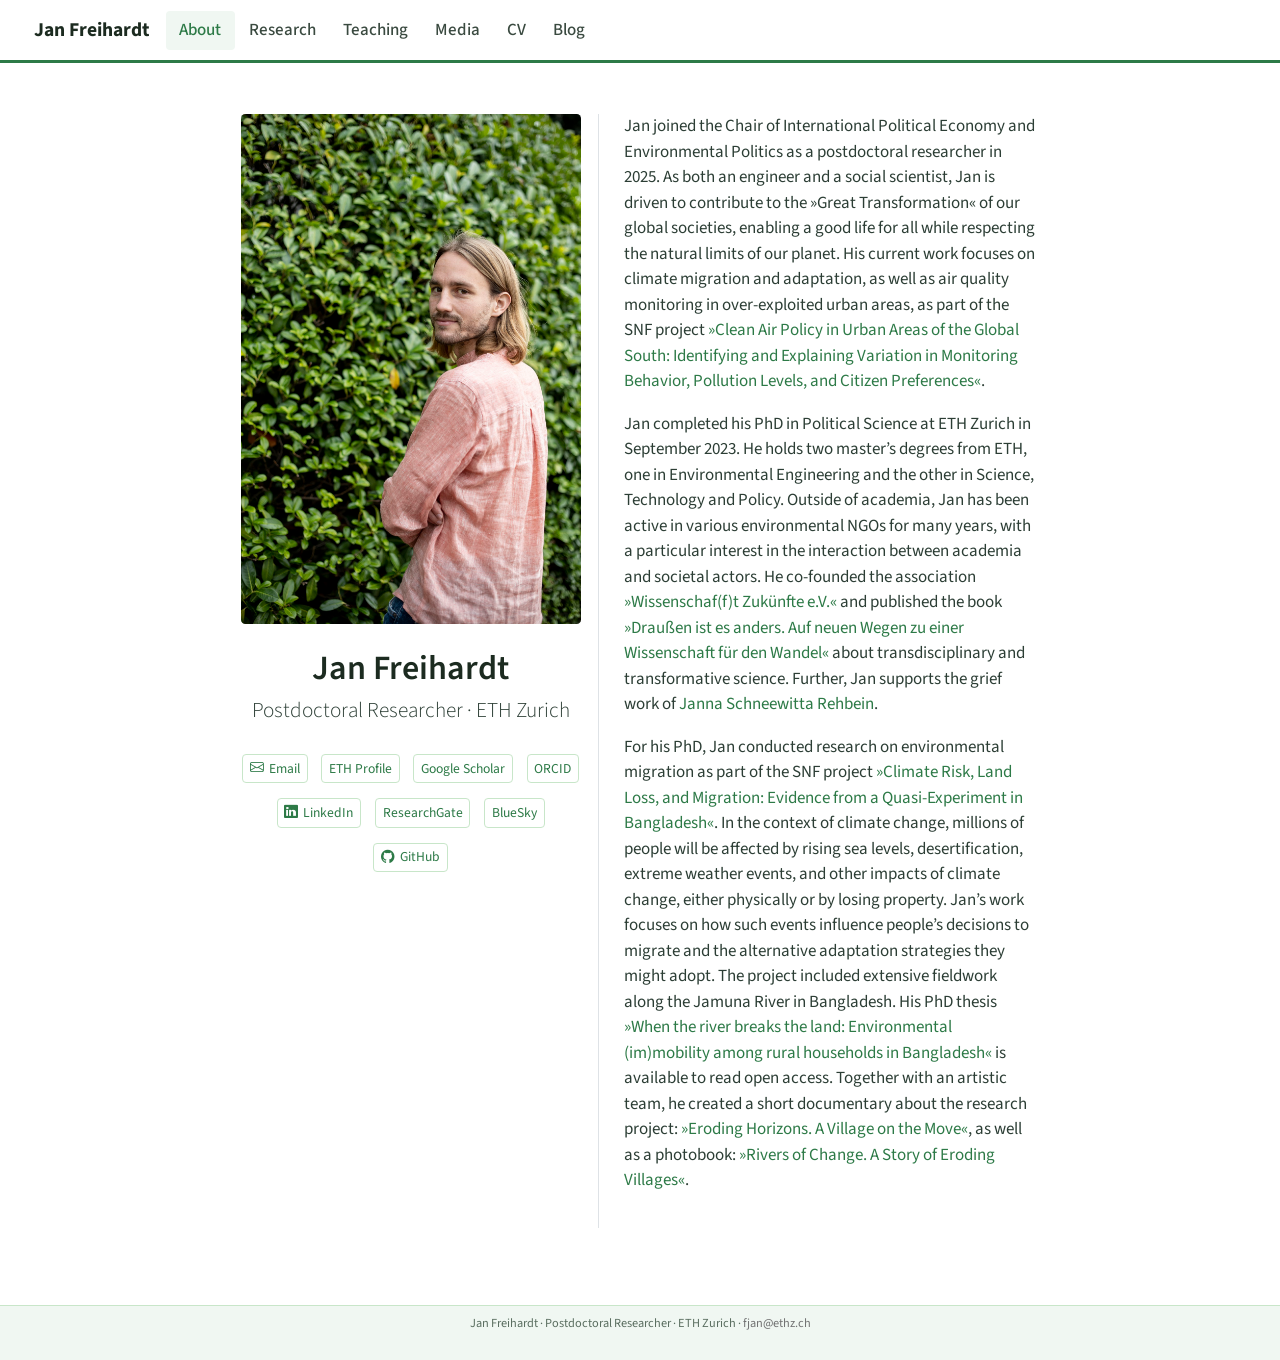
==== commit 6f1d2289: "Manual revisions to site pages" ====
--- a/docs/index.html
+++ b/docs/index.html
@@ -171,9 +171,9 @@
 </div>
   </div>
   <div class="about-contents"><main class="content" id="quarto-document-content">
-<p>Jan joined the Chair of International Political Economy and Environmental Politics as a postdoctoral researcher in 2025, having completed his PhD there from 2019 to 2023. As both an engineer and a social scientist, Jan is driven to contribute to the »Great Transformation« of our global societies, enabling a good life for all while respecting the natural limits of our planet. His current work focuses on climate migration and adaptation, as well as air quality monitoring in over-exploited urban areas, as part of the SNF project »Clean Air Policy in Urban Areas of the Global South: Identifying and Explaining Variation in Monitoring Behavior, Pollution Levels, and Citizen Preferences«.</p>
-<p>Jan completed his PhD in Political Science at ETH Zurich in September 2023. He holds two master’s degrees from ETH, one in Environmental Engineering and the other in Science, Technology and Policy. Outside of academia, Jan has been active in various environmental NGOs for many years, with a particular interest in the interaction between academia and societal actors. He co-founded the association <a href="https://www.wissenschafftzukuenfte.de/">»Wissenschaf(f)t Zukünfte e.V.«</a> and published the book <a href="https://doi.org/10.14512/9783962388355">»Draußen ist es anders. Auf neuen Wegen zu einer Wissenschaft für den Wandel«</a> about transdisciplinary and transformative science. Further, Jan supports the grief work of Janna Schneewitta Rehbein.</p>
-<p>For his PhD, Jan conducted research on environmental migration as part of the SNF project »Climate Risk, Land Loss, and Migration: Evidence from a Quasi-Experiment in Bangladesh«. In the context of climate change, millions of people will be affected by rising sea levels, desertification, extreme weather events and other impacts of climate change, either physically or by losing property. His work focuses on how such events influence people’s decisions to migrate and the alternative adaptation strategies they might adopt. The project included extensive fieldwork along the Jamuna River in Bangladesh. His PhD thesis <a href="https://doi.org/10.3929/ethz-b-000646402">»When the river breaks the land: Environmental (im)mobility among rural households in Bangladesh«</a> is available to read open access. Together with an artistic team, he created a short documentary about the research project: <a href="https://www.youtube.com/watch?v=d44LCujw6pk">»Eroding Horizons. A Village on the Move«</a>, as well as a photobook: <a href="https://doi.org/10.3218/4189-7">»Rivers of Change. A Story of Eroding Villages«</a>.</p>
+<p>Jan joined the Chair of International Political Economy and Environmental Politics as a postdoctoral researcher in 2025. As both an engineer and a social scientist, Jan is driven to contribute to the »Great Transformation« of our global societies, enabling a good life for all while respecting the natural limits of our planet. His current work focuses on climate migration and adaptation, as well as air quality monitoring in over-exploited urban areas, as part of the SNF project <a href="https://data.snf.ch/grants/grant/219833">»Clean Air Policy in Urban Areas of the Global South: Identifying and Explaining Variation in Monitoring Behavior, Pollution Levels, and Citizen Preferences«</a>.</p>
+<p>Jan completed his PhD in Political Science at ETH Zurich in September 2023. He holds two master’s degrees from ETH, one in Environmental Engineering and the other in Science, Technology and Policy. Outside of academia, Jan has been active in various environmental NGOs for many years, with a particular interest in the interaction between academia and societal actors. He co-founded the association <a href="https://www.wissenschafftzukuenfte.de/">»Wissenschaf(f)t Zukünfte e.V.«</a> and published the book <a href="https://doi.org/10.14512/9783962388355">»Draußen ist es anders. Auf neuen Wegen zu einer Wissenschaft für den Wandel«</a> about transdisciplinary and transformative science. Further, Jan supports the grief work of <a href="https://www.schneewitta.com/">Janna Schneewitta Rehbein</a>.</p>
+<p>For his PhD, Jan conducted research on environmental migration as part of the SNF project <a href="https://data.snf.ch/grants/grant/185210">»Climate Risk, Land Loss, and Migration: Evidence from a Quasi-Experiment in Bangladesh«</a>. In the context of climate change, millions of people will be affected by rising sea levels, desertification, extreme weather events, and other impacts of climate change, either physically or by losing property. Jan’s work focuses on how such events influence people’s decisions to migrate and the alternative adaptation strategies they might adopt. The project included extensive fieldwork along the Jamuna River in Bangladesh. His PhD thesis <a href="https://doi.org/10.3929/ethz-b-000646402">»When the river breaks the land: Environmental (im)mobility among rural households in Bangladesh«</a> is available to read open access. Together with an artistic team, he created a short documentary about the research project: <a href="https://www.youtube.com/watch?v=d44LCujw6pk">»Eroding Horizons. A Village on the Move«</a>, as well as a photobook: <a href="https://doi.org/10.3218/4189-7">»Rivers of Change. A Story of Eroding Villages«</a>.</p>
 
 
 </main></div>
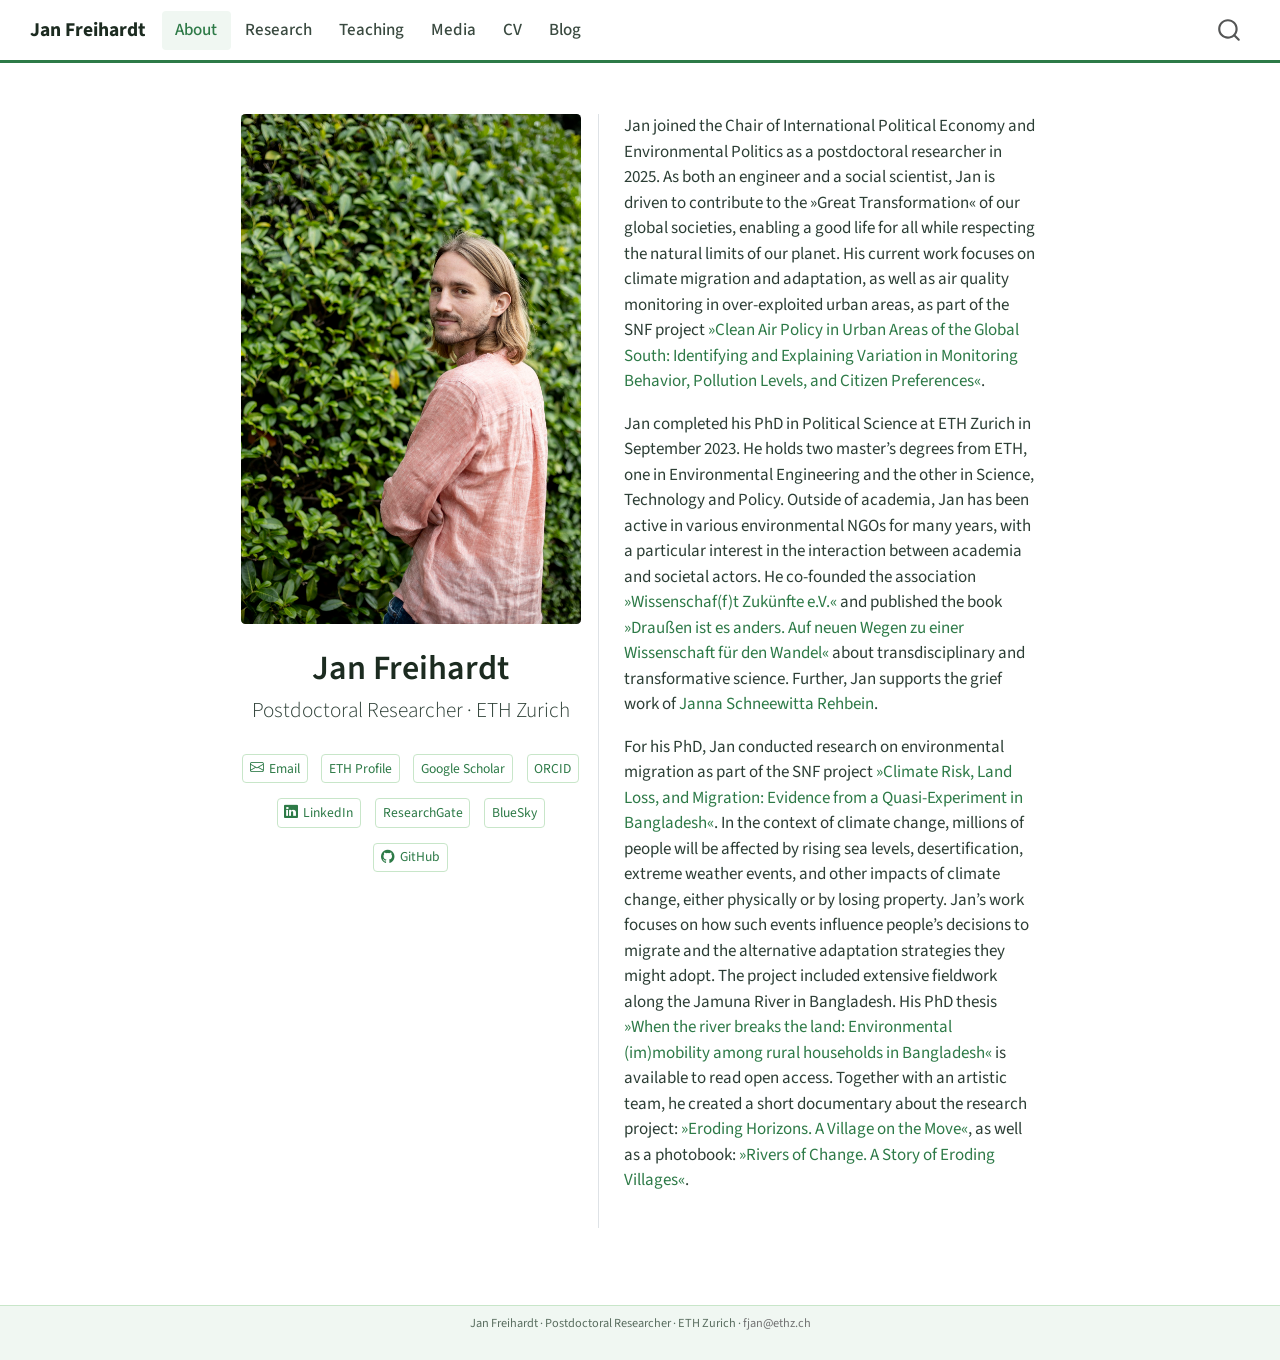
==== commit 7054ba85: "Render site" ====
--- a/docs/index.html
+++ b/docs/index.html
@@ -2,13 +2,16 @@
 <html xmlns="http://www.w3.org/1999/xhtml" lang="en" xml:lang="en"><head>
 
 <meta charset="utf-8">
-<meta name="generator" content="quarto-1.8.25">
+<meta name="generator" content="quarto-1.9.37">
 
 <meta name="viewport" content="width=device-width, initial-scale=1.0, user-scalable=yes">
 
 
 <title>Jan Freihardt</title>
 <style>
+/* Default styles provided by pandoc.
+** See https://pandoc.org/MANUAL.html#variables-for-html for config info.
+*/
 code{white-space: pre-wrap;}
 span.smallcaps{font-variant: small-caps;}
 div.columns{display: flex; gap: min(4vw, 1.5em);}
@@ -32,14 +35,13 @@
 <meta name="quarto:offset" content="./">
 <script src="site_libs/quarto-html/quarto.js" type="module"></script>
 <script src="site_libs/quarto-html/tabsets/tabsets.js" type="module"></script>
-<script src="site_libs/quarto-html/axe/axe-check.js" type="module"></script>
 <script src="site_libs/quarto-html/popper.min.js"></script>
 <script src="site_libs/quarto-html/tippy.umd.min.js"></script>
 <link href="site_libs/quarto-html/tippy.css" rel="stylesheet">
-<link href="site_libs/quarto-html/quarto-syntax-highlighting-7b89279ff1a6dce999919e0e67d4d9ec.css" rel="stylesheet" id="quarto-text-highlighting-styles">
+<link href="site_libs/quarto-html/quarto-syntax-highlighting-7f8f88aac4f3542376d5c11b86a4c14d.css" rel="stylesheet" id="quarto-text-highlighting-styles">
 <script src="site_libs/bootstrap/bootstrap.min.js"></script>
 <link href="site_libs/bootstrap/bootstrap-icons.css" rel="stylesheet">
-<link href="site_libs/bootstrap/bootstrap-f4d57fda717b58917cdf7b65ed0f2374.min.css" rel="stylesheet" append-hash="true" id="quarto-bootstrap" data-mode="light">
+<link href="site_libs/bootstrap/bootstrap-47f2b0d99b5f69882d6cf87fe75c2293.min.css" rel="stylesheet" append-hash="true" id="quarto-bootstrap" data-mode="light">
 <script id="quarto-search-options" type="application/json">{
   "location": "navbar",
   "copy-button": false,
@@ -79,8 +81,6 @@
     <nav class="navbar navbar-expand-lg " data-bs-theme="dark">
       <div class="navbar-container container-fluid">
       <div class="navbar-brand-container mx-auto">
-    <a href="./index.html" class="navbar-brand navbar-brand-logo">
-    </a>
     <a class="navbar-brand" href="./index.html">
     <span class="navbar-title">Jan Freihardt</span>
     </a>
@@ -141,30 +141,30 @@
   </div>
 </header>
     <div class="about-links">
-  <a href="mailto:fjan@ethz.ch" class="about-link" rel="" target="">
+  <a href="mailto:fjan@ethz.ch" class="about-link" rel="" target="_blank">
     <i class="bi bi-envelope"></i>
      <span class="about-link-text">Email</span>
   </a>
-  <a href="https://ib.ethz.ch/about-us/people/jan-freihardt.html" class="about-link" rel="" target="">
+  <a href="https://ib.ethz.ch/about-us/people/jan-freihardt.html" class="about-link" rel="" target="_blank">
      <span class="about-link-text">ETH Profile</span>
   </a>
-  <a href="https://scholar.google.ch/citations?user=QTLHSCcAAAAJ&amp;hl=en&amp;oi=ao" class="about-link" rel="" target="">
+  <a href="https://scholar.google.ch/citations?user=QTLHSCcAAAAJ&amp;hl=en&amp;oi=ao" class="about-link" rel="" target="_blank">
      <span class="about-link-text">Google Scholar</span>
   </a>
-  <a href="https://orcid.org/0000-0003-2096-0335" class="about-link" rel="" target="">
+  <a href="https://orcid.org/0000-0003-2096-0335" class="about-link" rel="" target="_blank">
      <span class="about-link-text">ORCID</span>
   </a>
-  <a href="https://www.linkedin.com/in/jan-freihardt-349040156/" class="about-link" rel="" target="">
+  <a href="https://www.linkedin.com/in/jan-freihardt-349040156/" class="about-link" rel="" target="_blank">
     <i class="bi bi-linkedin"></i>
      <span class="about-link-text">LinkedIn</span>
   </a>
-  <a href="https://www.researchgate.net/profile/Jan-Freihardt" class="about-link" rel="" target="">
+  <a href="https://www.researchgate.net/profile/Jan-Freihardt" class="about-link" rel="" target="_blank">
      <span class="about-link-text">ResearchGate</span>
   </a>
-  <a href="https://bsky.app/profile/the-free-heart.bsky.social" class="about-link" rel="" target="">
+  <a href="https://bsky.app/profile/the-free-heart.bsky.social" class="about-link" rel="" target="_blank">
      <span class="about-link-text">BlueSky</span>
   </a>
-  <a href="https://github.com/janfreihardt" class="about-link" rel="" target="">
+  <a href="https://github.com/janfreihardt" class="about-link" rel="" target="_blank">
     <i class="bi bi-github"></i>
      <span class="about-link-text">GitHub</span>
   </a>
@@ -245,7 +245,7 @@
     }
       var localhostRegex = new RegExp(/^(?:http|https):\/\/localhost\:?[0-9]*\//);
       var mailtoRegex = new RegExp(/^mailto:/);
-        var filterRegex = new RegExp("https:\/\/janfreihardt\.github\.io\/website\/");
+        var filterRegex = new RegExp("https:\/\/janfreihardt\.com");
       var isInternal = (href) => {
           return filterRegex.test(href) || localhostRegex.test(href) || mailtoRegex.test(href);
       }
--- a/docs/site_libs/quarto-html/quarto-syntax-highlighting-7f8f88aac4f3542376d5c11b86a4c14d.css
+++ b/docs/site_libs/quarto-html/quarto-syntax-highlighting-7f8f88aac4f3542376d5c11b86a4c14d.css
@@ -0,0 +1,236 @@
+/* quarto syntax highlight colors */
+:root {
+  --quarto-hl-ot-color: #003B4F;
+  --quarto-hl-at-color: #657422;
+  --quarto-hl-ss-color: #20794D;
+  --quarto-hl-an-color: #5E5E5E;
+  --quarto-hl-fu-color: #4758AB;
+  --quarto-hl-st-color: #20794D;
+  --quarto-hl-cf-color: #003B4F;
+  --quarto-hl-op-color: #5E5E5E;
+  --quarto-hl-er-color: #AD0000;
+  --quarto-hl-bn-color: #AD0000;
+  --quarto-hl-al-color: #AD0000;
+  --quarto-hl-va-color: #111111;
+  --quarto-hl-bu-color: inherit;
+  --quarto-hl-ex-color: inherit;
+  --quarto-hl-pp-color: #AD0000;
+  --quarto-hl-in-color: #5E5E5E;
+  --quarto-hl-vs-color: #20794D;
+  --quarto-hl-wa-color: #5E5E5E;
+  --quarto-hl-do-color: #5E5E5E;
+  --quarto-hl-im-color: #00769E;
+  --quarto-hl-ch-color: #20794D;
+  --quarto-hl-dt-color: #AD0000;
+  --quarto-hl-fl-color: #AD0000;
+  --quarto-hl-co-color: #5E5E5E;
+  --quarto-hl-cv-color: #5E5E5E;
+  --quarto-hl-cn-color: #8f5902;
+  --quarto-hl-sc-color: #5E5E5E;
+  --quarto-hl-dv-color: #AD0000;
+  --quarto-hl-kw-color: #003B4F;
+}
+
+/* other quarto variables */
+:root {
+  --quarto-font-monospace: SFMono-Regular, Menlo, Monaco, Consolas, "Liberation Mono", "Courier New", monospace;
+}
+
+/* syntax highlight based on Pandoc's rules */
+pre > code.sourceCode > span {
+  color: #003B4F;
+}
+
+code.sourceCode > span {
+  color: #003B4F;
+}
+
+div.sourceCode,
+div.sourceCode pre.sourceCode {
+  color: #003B4F;
+}
+
+/* Normal */
+code span {
+  color: #003B4F;
+}
+
+/* Alert */
+code span.al {
+  color: #AD0000;
+  font-style: inherit;
+}
+
+/* Annotation */
+code span.an {
+  color: #5E5E5E;
+  font-style: inherit;
+}
+
+/* Attribute */
+code span.at {
+  color: #657422;
+  font-style: inherit;
+}
+
+/* BaseN */
+code span.bn {
+  color: #AD0000;
+  font-style: inherit;
+}
+
+/* BuiltIn */
+code span.bu {
+  font-style: inherit;
+}
+
+/* ControlFlow */
+code span.cf {
+  color: #003B4F;
+  font-weight: bold;
+  font-style: inherit;
+}
+
+/* Char */
+code span.ch {
+  color: #20794D;
+  font-style: inherit;
+}
+
+/* Constant */
+code span.cn {
+  color: #8f5902;
+  font-style: inherit;
+}
+
+/* Comment */
+code span.co {
+  color: #5E5E5E;
+  font-style: inherit;
+}
+
+/* CommentVar */
+code span.cv {
+  color: #5E5E5E;
+  font-style: italic;
+}
+
+/* Documentation */
+code span.do {
+  color: #5E5E5E;
+  font-style: italic;
+}
+
+/* DataType */
+code span.dt {
+  color: #AD0000;
+  font-style: inherit;
+}
+
+/* DecVal */
+code span.dv {
+  color: #AD0000;
+  font-style: inherit;
+}
+
+/* Error */
+code span.er {
+  color: #AD0000;
+  font-style: inherit;
+}
+
+/* Extension */
+code span.ex {
+  font-style: inherit;
+}
+
+/* Float */
+code span.fl {
+  color: #AD0000;
+  font-style: inherit;
+}
+
+/* Function */
+code span.fu {
+  color: #4758AB;
+  font-style: inherit;
+}
+
+/* Import */
+code span.im {
+  color: #00769E;
+  font-style: inherit;
+}
+
+/* Information */
+code span.in {
+  color: #5E5E5E;
+  font-style: inherit;
+}
+
+/* Keyword */
+code span.kw {
+  color: #003B4F;
+  font-weight: bold;
+  font-style: inherit;
+}
+
+/* Operator */
+code span.op {
+  color: #5E5E5E;
+  font-style: inherit;
+}
+
+/* Other */
+code span.ot {
+  color: #003B4F;
+  font-style: inherit;
+}
+
+/* Preprocessor */
+code span.pp {
+  color: #AD0000;
+  font-style: inherit;
+}
+
+/* SpecialChar */
+code span.sc {
+  color: #5E5E5E;
+  font-style: inherit;
+}
+
+/* SpecialString */
+code span.ss {
+  color: #20794D;
+  font-style: inherit;
+}
+
+/* String */
+code span.st {
+  color: #20794D;
+  font-style: inherit;
+}
+
+/* Variable */
+code span.va {
+  color: #111111;
+  font-style: inherit;
+}
+
+/* VerbatimString */
+code span.vs {
+  color: #20794D;
+  font-style: inherit;
+}
+
+/* Warning */
+code span.wa {
+  color: #5E5E5E;
+  font-style: italic;
+}
+
+.prevent-inlining {
+  content: "</";
+}
+
+/*# sourceMappingURL=789ad8cd35626ba772517505b42a116e.css.map */
